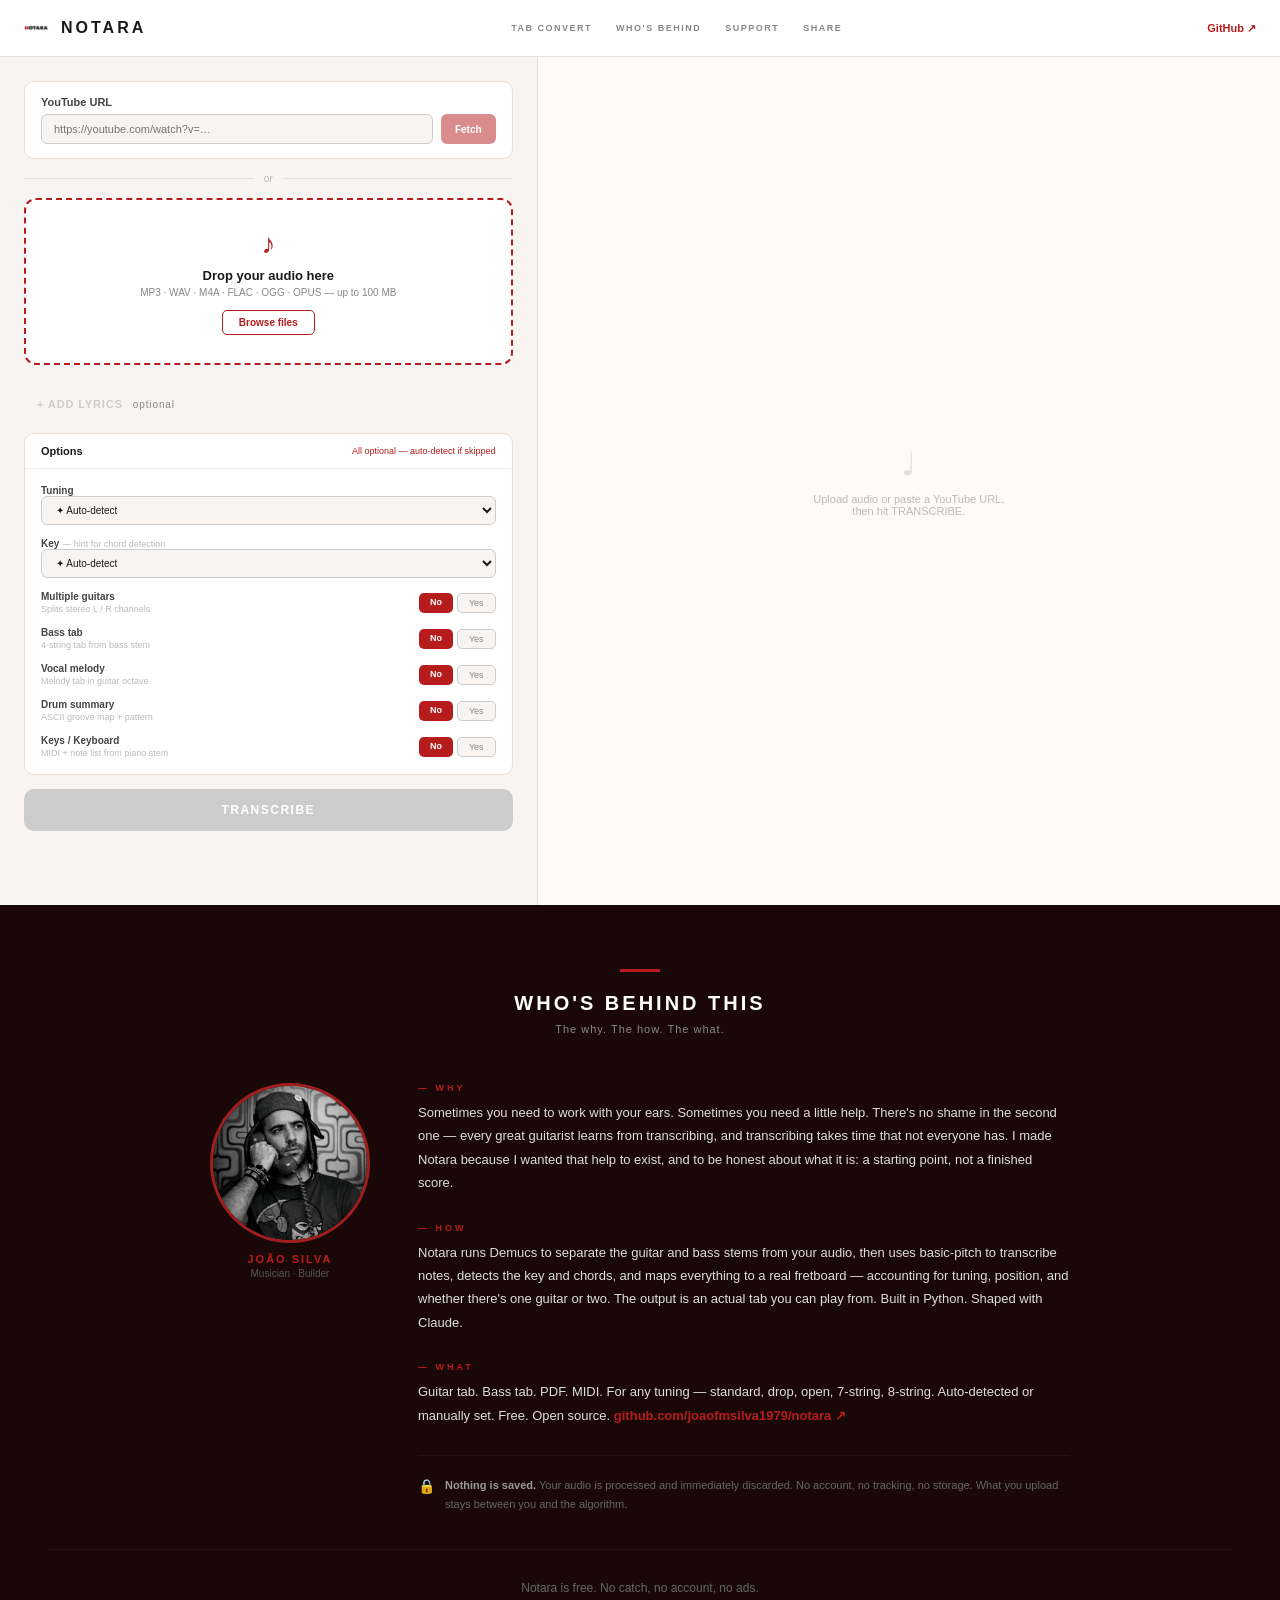
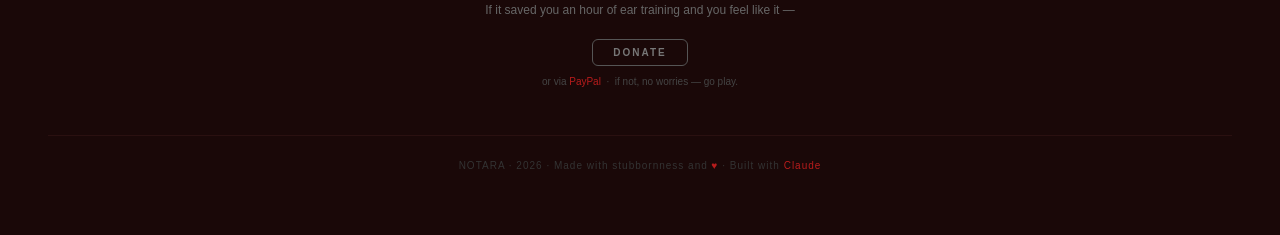
==== index.html @ b1be1047 "feat: add lyrics section UI and chord/lyric line styles" ====
<!DOCTYPE html>
<html lang="en">
<head>
  <meta charset="UTF-8">
  <meta name="viewport" content="width=device-width, initial-scale=1.0">
  <title>Notara — Audio to Guitar Tab</title>
  <meta name="description" content="Upload audio or paste a YouTube URL. Notara transcribes guitar tab, bass tab, and vocal melody automatically. Free. No account. Any tuning.">
  <meta name="keywords" content="guitar tab, guitartab, guitar tab generator, audio to guitar tab, ultimate guitar alternative, automatic guitar transcription, bass tab from audio, vocal melody tab, free tab maker">
  <link rel="canonical" href="https://notara.io">
  <meta property="og:title" content="Notara — Audio to Guitar Tab">
  <meta property="og:description" content="Turn any audio into guitar tab. Upload a file or paste a YouTube URL. Free, open source, no account needed.">
  <meta property="og:image" content="https://notara.io/og-image.svg">
  <meta property="og:url" content="https://notara.io">
  <meta property="og:type" content="website">
  <meta name="twitter:card" content="summary_large_image">
  <script type="application/ld+json">{"@context":"https://schema.org","@type":"SoftwareApplication","name":"Notara","applicationCategory":"MusicApplication","operatingSystem":"Web","url":"https://notara.io","description":"Automatic guitar tab and bass tab transcription from audio. Free and open source.","offers":{"@type":"Offer","price":"0"}}</script>
  <link rel="stylesheet" href="css/main.css">
  <link rel="manifest" href="manifest.json">
  <meta name="theme-color" content="#B71C1C">
</head>
<body>

<!-- NAV -->
<nav>
  <div class="logo">
    <img class="logo-img" src="notara-logo.png" alt="Notara logo">
    <span class="logo-text">NOTARA</span>
  </div>
  <nav-links class="nav-links">
    <a class="nav-link" href="#tool">TAB CONVERT</a>
    <a class="nav-link" href="#about">WHO'S BEHIND</a>
    <a class="nav-link" href="#donate">SUPPORT</a>
    <div class="nav-share-wrap">
      <button class="nav-link nav-share-btn" id="btn-share">SHARE</button>
      <div class="share-dropdown" id="share-dropdown" style="display:none">
        <a class="share-item" id="share-twitter" href="#" target="_blank" rel="noopener">𝕏 / Twitter</a>
        <a class="share-item" id="share-whatsapp" href="#" target="_blank" rel="noopener">WhatsApp</a>
        <a class="share-item" id="share-facebook" href="#" target="_blank" rel="noopener">Facebook</a>
        <button class="share-item" id="share-instagram">Instagram</button>
        <button class="share-item" id="share-copy">Copy link</button>
      </div>
    </div>
  </nav-links>
  <a class="nav-gh" href="https://github.com/joaofmsilva1979/notara" target="_blank">GitHub ↗</a>
</nav>

<!-- TOOL -->
<div class="tool-wrapper" id="tool">

  <!-- LEFT PANEL -->
  <div class="panel-left">

    <!-- YouTube -->
    <div class="yt-box">
      <div class="field-label">YouTube URL</div>
      <div class="yt-row">
        <input class="yt-input" id="yt-input" type="url" placeholder="https://youtube.com/watch?v=…">
        <button class="btn-fetch" id="btn-fetch" disabled>Fetch</button>
      </div>
    </div>

    <div class="or-divider"><span>or</span></div>

    <!-- Drop zone -->
    <div class="drop-zone" id="drop-zone">
      <div class="drop-icon">♪</div>
      <div class="drop-title">Drop your audio here</div>
      <div class="drop-sub">MP3 · WAV · M4A · FLAC · OGG · OPUS — up to 100 MB</div>
      <button class="btn-browse" id="btn-browse">Browse files</button>
      <input type="file" id="file-input" accept=".mp3,.wav,.m4a,.flac,.ogg,.opus" hidden>
    </div>

    <!-- Selected file indicator -->
    <div id="file-indicator" style="display:none;font-size:10px;color:var(--muted);text-align:center;"></div>

    <!-- Lyrics (optional) -->
    <div id="lyrics-section" class="lyrics-section">
      <button id="lyrics-toggle" class="lyrics-toggle" type="button">+ ADD LYRICS <span class="lyrics-toggle-hint">optional</span></button>
      <div id="lyrics-body" class="lyrics-body" style="display:none">
        <div id="lyrics-drop" class="lyrics-drop">
          <span>Drop .txt / .doc / .docx or <button id="lyrics-browse" class="btn-link" type="button">browse</button></span>
          <input type="file" id="lyrics-file-input" accept=".txt,.doc,.docx" style="display:none">
          <div id="lyrics-file-indicator" class="lyrics-file-indicator" style="display:none"></div>
        </div>
        <div class="lyrics-or">— or —</div>
        <textarea id="lyrics-textarea" class="lyrics-textarea" placeholder="Paste lyrics here..." rows="6"></textarea>
      </div>
    </div>

    <!-- Options -->
    <div class="options-box">
      <div class="options-head">
        <span class="options-head-title">Options</span>
        <span class="options-head-hint">All optional — auto-detect if skipped</span>
      </div>
      <div class="options-body">

        <!-- Tuning -->
        <div>
          <div class="opt-label">Tuning</div>
          <select class="opt-select" id="opt-tuning">
            <option value="auto">✦ Auto-detect</option>
            <optgroup label="── Standard ──">
              <option value="Standard EADGBE">Standard (E A D G B e)</option>
              <option value="Eb Standard">Std ½↓ — Eb (Eb Ab Db Gb Bb eb)</option>
              <option value="D Standard">Std 1↓ — D (D G C F A d)</option>
              <option value="C# Standard">Std 1½↓ — C# (C# F# B E G# c#)</option>
              <option value="C Standard">Std 2↓ — C (C F Bb Eb G c)</option>
            </optgroup>
            <optgroup label="── Drop ──">
              <option value="Drop D">Drop D (D A D G B e)</option>
              <option value="Drop C#">Drop C# (C# Ab Db Gb Bb eb)</option>
              <option value="Drop C">Drop C (C G C F A d)</option>
              <option value="Drop B">Drop B (B F# B E G# c#)</option>
              <option value="Drop A">Drop A (A E A D F# b)</option>
            </optgroup>
            <optgroup label="── Open ──">
              <option value="Open G">Open G (D G D G B d)</option>
              <option value="Open D">Open D (D A D F# A d)</option>
              <option value="Open E">Open E (E B E G# B e)</option>
              <option value="Open A">Open A (E A E A C# e)</option>
              <option value="Open C">Open C (C G C G C e)</option>
              <option value="DADGAD">DADGAD (D A D G A d)</option>
            </optgroup>
            <optgroup label="── 7-String ──">
              <option value="7-String Standard">7-String Standard (B E A D G B e)</option>
              <option value="7-String Drop A">7-String Drop A (A E A D G B e)</option>
            </optgroup>
            <optgroup label="── 8-String ──">
              <option value="8-String Standard">8-String Standard (F# B E A D G B e)</option>
              <option value="8-String Drop E">8-String Drop E (E B E A D G B e)</option>
            </optgroup>
            <optgroup label="── Baritone ──">
              <option value="Baritone B">Baritone B (B E A D F# b)</option>
              <option value="Baritone A">Baritone A (A D G C E a)</option>
            </optgroup>
            <optgroup label="── Bass ──">
              <option value="Bass Standard EADG">Bass Standard (E A D G)</option>
              <option value="Bass Drop D">Bass Drop D (D A D G)</option>
              <option value="Bass 5-String BEADG">Bass 5-String (B E A D G)</option>
            </optgroup>
          </select>
        </div>

        <!-- Key -->
        <div>
          <div class="opt-label">Key <span style="font-weight:400;color:var(--dim);font-size:9px;">— hint for chord detection</span></div>
          <select class="opt-select" id="opt-key">
            <option value="auto">✦ Auto-detect</option>
            <optgroup label="Major">
              <option value="C major">C major</option><option value="C# major">C# major</option>
              <option value="D major">D major</option><option value="D# major">D# major</option>
              <option value="E major">E major</option><option value="F major">F major</option>
              <option value="F# major">F# major</option><option value="G major">G major</option>
              <option value="G# major">G# major</option><option value="A major">A major</option>
              <option value="A# major">A# major</option><option value="B major">B major</option>
            </optgroup>
            <optgroup label="Minor">
              <option value="C minor">C minor</option><option value="C# minor">C# minor</option>
              <option value="D minor">D minor</option><option value="D# minor">D# minor</option>
              <option value="E minor">E minor</option><option value="F minor">F minor</option>
              <option value="F# minor">F# minor</option><option value="G minor">G minor</option>
              <option value="G# minor">G# minor</option><option value="A minor">A minor</option>
              <option value="A# minor">A# minor</option><option value="B minor">B minor</option>
            </optgroup>
          </select>
        </div>

        <!-- Multiple guitars -->
        <div class="opt-row">
          <div>
            <div class="opt-label">Multiple guitars</div>
            <div class="opt-sublabel">Splits stereo L / R channels</div>
          </div>
          <div class="toggle" id="toggle-multi">
            <div class="toggle-yes" data-val="0">No</div>
            <div class="toggle-no" data-val="1">Yes</div>
          </div>
        </div>

        <!-- Bass tab -->
        <div class="opt-row">
          <div>
            <div class="opt-label">Bass tab</div>
            <div class="opt-sublabel">4-string tab from bass stem</div>
          </div>
          <div class="toggle" id="toggle-bass">
            <div class="toggle-yes" data-val="0">No</div>
            <div class="toggle-no" data-val="1">Yes</div>
          </div>
        </div>

        <!-- Vocal melody -->
        <div class="opt-row">
          <div>
            <div class="opt-label">Vocal melody</div>
            <div class="opt-sublabel">Melody tab in guitar octave</div>
          </div>
          <div class="toggle" id="toggle-vocal">
            <div class="toggle-yes" data-val="0">No</div>
            <div class="toggle-no" data-val="1">Yes</div>
          </div>
        </div>

        <!-- Drum summary -->
        <div class="opt-row">
          <div>
            <div class="opt-label">Drum summary</div>
            <div class="opt-sublabel">ASCII groove map + pattern</div>
          </div>
          <div class="toggle" id="toggle-drums">
            <div class="toggle-yes" data-val="0">No</div>
            <div class="toggle-no" data-val="1">Yes</div>
          </div>
        </div>

        <!-- Keys / Keyboard -->
        <div class="opt-row">
          <div>
            <div class="opt-label">Keys / Keyboard</div>
            <div class="opt-sublabel">MIDI + note list from piano stem</div>
          </div>
          <div class="toggle" id="toggle-keys">
            <div class="toggle-yes" data-val="0">No</div>
            <div class="toggle-no" data-val="1">Yes</div>
          </div>
        </div>

      </div>
    </div>

    <!-- Transcribe button -->
    <button class="btn-transcribe" id="btn-transcribe" disabled>TRANSCRIBE</button>

    <!-- PWA install prompt (hidden by default, shown when browser fires beforeinstallprompt) -->
    <button class="btn-pwa-install" id="btn-pwa-install" style="display:none">+ Add to home screen</button>

  </div>

  <!-- RIGHT PANEL -->
  <div class="panel-right" id="panel-right">

    <!-- Empty state (default) -->
    <div class="right-empty" id="state-empty">
      <div class="right-empty-icon">♩</div>
      <div class="right-empty-text">Upload audio or paste a YouTube URL,<br>then hit TRANSCRIBE.</div>
    </div>

    <!-- Progress (shown during processing) -->
    <div class="progress-box" id="state-progress" style="display:none">
      <div class="progress-title">Processing <span style="color:var(--muted);font-weight:400;font-size:10px;">— ~2 min</span></div>
      <div class="progress-steps" id="progress-steps"></div>
    </div>

    <!-- Error state -->
    <div class="error-box" id="state-error" style="display:none"></div>

    <!-- Results (shown after done) -->
    <div id="state-results" style="display:none">

      <!-- Playback bar -->
      <div class="playback-box">
        <div class="playback-row">
          <button class="play-btn" id="play-btn">
            <div class="play-triangle" id="play-icon"></div>
          </button>
          <div class="scrubber" id="scrubber">
            <div class="scrubber-track"><div class="scrubber-fill" id="scrubber-fill"></div></div>
          </div>
          <div class="time" id="time-display">0:00 / 0:00</div>
        </div>
        <div class="chord-now">
          <span class="chord-label">Now:</span>
          <span class="chord-pill" id="chord-now">—</span>
          <span class="chord-next">→ next: <strong id="chord-next">—</strong></span>
        </div>
        <div id="chord-diagrams" class="chord-diagrams"></div>

        <!-- Practice controls -->
        <div class="practice-row">
          <div class="practice-group">
            <span class="practice-label">TRANSPOSE</span>
            <div class="practice-btns">
              <button class="prac-btn" id="tp-m2">−1</button>
              <button class="prac-btn" id="tp-m1">−½</button>
              <span class="prac-display" id="tp-display">0</span>
              <button class="prac-btn" id="tp-p1">+½</button>
              <button class="prac-btn" id="tp-p2">+1</button>
            </div>
          </div>
          <div class="practice-group">
            <span class="practice-label">SPEED</span>
            <div class="practice-btns">
              <button class="prac-btn speed-btn" data-speed="0.5">0.5×</button>
              <button class="prac-btn speed-btn" data-speed="0.75">0.75×</button>
              <button class="prac-btn speed-btn active" data-speed="1">1×</button>
              <button class="prac-btn speed-btn" data-speed="1.25">1.25×</button>
              <button class="prac-btn speed-btn" data-speed="1.5">1.5×</button>
            </div>
          </div>
        </div>
      </div>

      <!-- Tab panel -->
      <div class="tab-panel">
        <div class="tab-switcher" id="tab-switcher"></div>
        <div class="tab-content" id="tab-content"></div>
        <div class="tab-downloads" id="tab-downloads"></div>
      </div>

    </div>

  </div>
</div>

<!-- ABOUT -->
<section class="about" id="about">
  <div class="about-header">
    <div class="about-rule"></div>
    <div class="about-title">Who's Behind This</div>
    <div class="about-sub">The why. The how. The what.</div>
  </div>

  <div class="about-body">
    <div class="about-photo-col">
      <img class="about-photo" src="joao.png" alt="João Silva">
      <div class="about-name">JOÃO SILVA</div>
      <div class="about-role">Musician · Builder</div>
    </div>
    <div class="about-text">
      <div class="about-section-tag">— Why</div>
      <p class="about-para">Sometimes you need to work with your ears. Sometimes you need a little help. There's no shame in the second one — every great guitarist learns from transcribing, and transcribing takes time that not everyone has. I made Notara because I wanted that help to exist, and to be honest about what it is: a starting point, not a finished score.</p>

      <div class="about-section-tag">— How</div>
      <p class="about-para">Notara runs Demucs to separate the guitar and bass stems from your audio, then uses basic-pitch to transcribe notes, detects the key and chords, and maps everything to a real fretboard — accounting for tuning, position, and whether there's one guitar or two. The output is an actual tab you can play from. Built in Python. Shaped with Claude.</p>

      <div class="about-section-tag">— What</div>
      <p class="about-para">Guitar tab. Bass tab. PDF. MIDI. For any tuning — standard, drop, open, 7-string, 8-string. Auto-detected or manually set. Free. Open source. <a href="https://github.com/joaofmsilva1979/notara" style="color:var(--red);text-decoration:none;font-weight:600;">github.com/joaofmsilva1979/notara ↗</a></p>

      <div class="privacy-row">
        <div class="privacy-icon">🔒</div>
        <p class="privacy-text"><strong>Nothing is saved.</strong> Your audio is processed and immediately discarded. No account, no tracking, no storage. What you upload stays between you and the algorithm.</p>
      </div>
    </div>
  </div>

  <div class="tip-row" id="donate">
    <p class="tip-copy">Notara is free. No catch, no account, no ads.<br>If it saved you an hour of ear training and you feel like it —</p>
    <a class="btn-donate" href="https://ko-fi.com/notara" target="_blank">DONATE</a>
    <div class="tip-alt">or via <a href="https://paypal.me/joaosilva" target="_blank">PayPal</a> &nbsp;·&nbsp; if not, no worries — go play.</div>
  </div>

  <div class="about-footer">
    NOTARA · 2026 · Made with stubbornness and <span style="color:var(--red);">♥</span> · Built with <a href="https://claude.ai" target="_blank">Claude</a>
  </div>
</section>

<audio id="audio-player" style="display:none"></audio>

<script src="js/config.js"></script>
<script src="js/app.js"></script>
<script src="js/chords.js"></script>
<script src="js/playback.js"></script>
<script>
(function() {
  const shareUrl  = 'https://notara.io';
  const shareText = 'Turn any audio into guitar tab — free, open source, no account needed.';

  const btn      = document.getElementById('btn-share');
  const dropdown = document.getElementById('share-dropdown');
  const twLink   = document.getElementById('share-twitter');
  const waLink   = document.getElementById('share-whatsapp');
  const fbLink   = document.getElementById('share-facebook');
  const copyBtn  = document.getElementById('share-copy');
  const igBtn    = document.getElementById('share-instagram');

  if (!btn) return;

  twLink.href = `https://twitter.com/intent/tweet?text=${encodeURIComponent(shareText)}&url=${encodeURIComponent(shareUrl)}`;
  waLink.href = `https://wa.me/?text=${encodeURIComponent(shareText + ' ' + shareUrl)}`;
  fbLink.href = `https://www.facebook.com/sharer/sharer.php?u=${encodeURIComponent(shareUrl)}`;

  btn.addEventListener('click', (e) => {
    e.stopPropagation();
    const open = dropdown.style.display !== 'none';
    dropdown.style.display = open ? 'none' : 'block';
  });

  // Instagram: use native share sheet on mobile, copy link on desktop
  igBtn.addEventListener('click', () => {
    if (navigator.share) {
      navigator.share({ title: 'Notara', text: shareText, url: shareUrl });
    } else {
      navigator.clipboard.writeText(shareUrl).then(() => {
        igBtn.textContent = 'Link copied — paste on Instagram';
        setTimeout(() => { igBtn.textContent = 'Instagram'; }, 2500);
      });
    }
  });

  copyBtn.addEventListener('click', () => {
    navigator.clipboard.writeText(shareUrl).then(() => {
      copyBtn.textContent = 'Copied!';
      setTimeout(() => { copyBtn.textContent = 'Copy link'; }, 2000);
    });
  });

  document.addEventListener('click', () => {
    dropdown.style.display = 'none';
  });
})();
</script>
</body>
</html>
---- css/main.css ----
/* Warm Ruby design system */
*, *::before, *::after { box-sizing: border-box; margin: 0; padding: 0; }

:root {
  --red: #B71C1C;
  --red-light: rgba(183,28,28,0.10);
  --cream: #F8F4F1;
  --border: #E8E0D8;
  --text: #1a1a1a;
  --muted: #888;
  --dim: #bbb;
  --white: #fff;
  --tab-bg: #FDFAF8;
  --dark-bg: #1A0808;
}

body { font-family: 'Helvetica Neue', Helvetica, Arial, sans-serif; background: var(--cream); color: var(--text); }

/* NAV */
nav { background: var(--white); border-bottom: 1px solid var(--border); padding: 14px 24px; display: flex; justify-content: space-between; align-items: center; position: sticky; top: 0; z-index: 100; }
.logo { display: flex; align-items: center; gap: 9px; }
.logo-img { width: 28px; height: 28px; object-fit: contain; }
.logo-text { font-size: 16px; font-weight: 800; letter-spacing: 3px; }
.nav-sub { font-size: 11px; color: var(--muted); }
.nav-gh { font-size: 11px; color: var(--red); text-decoration: none; font-weight: 600; }
@media(max-width:500px){ .nav-sub { display:none; } }

/* NAV LINKS */
.nav-links { display: flex; align-items: center; gap: 0; }
.nav-link {
  font-size: 9px;
  font-weight: 700;
  letter-spacing: 1.5px;
  color: var(--muted);
  text-decoration: none;
  padding: 6px 12px;
  border-radius: 5px;
  cursor: pointer;
  background: none;
  border: none;
  font-family: inherit;
  transition: color 0.15s;
  white-space: nowrap;
}
.nav-link:hover { color: var(--red); }
.nav-share-wrap { position: relative; }
.share-dropdown {
  position: absolute;
  top: calc(100% + 6px);
  left: 50%;
  transform: translateX(-50%);
  background: var(--white);
  border: 1px solid var(--border);
  border-radius: 8px;
  box-shadow: 0 4px 16px rgba(0,0,0,0.12);
  overflow: hidden;
  min-width: 140px;
  z-index: 200;
}
.share-item {
  display: block;
  width: 100%;
  padding: 9px 16px;
  font-size: 10px;
  font-weight: 600;
  color: var(--text);
  text-decoration: none;
  background: none;
  border: none;
  border-bottom: 1px solid var(--border);
  text-align: left;
  cursor: pointer;
  font-family: inherit;
  transition: background 0.1s;
}
.share-item:last-child { border-bottom: none; }
.share-item:hover { background: var(--cream); color: var(--red); }
@media(max-width: 600px) { .nav-links { display: none; } }

/* TOOL */
.tool-wrapper { display: flex; height: calc(100vh - 52px); min-height: calc(100vh - 52px); }

/* LEFT PANEL */
.panel-left { width: 42%; min-width: 300px; padding: 24px; border-right: 1px solid var(--border); display: flex; flex-direction: column; gap: 14px; background: var(--cream); overflow-y: auto; }

/* RIGHT PANEL */
.panel-right { flex: 1; padding: 24px; display: flex; flex-direction: column; gap: 14px; background: var(--tab-bg); overflow: hidden; }

/* RESPONSIVE */
@media(max-width: 768px) {
  .tool-wrapper { flex-direction: column; min-height: auto; }
  .panel-left { width: 100%; border-right: none; border-bottom: 1px solid var(--border); }
  .panel-right { width: 100%; height: auto; overflow-y: auto; }
  .panel-right.hidden { display: none; }
  #state-results { flex: none; overflow: visible; }
  .tab-panel { flex: none; min-height: 200px; }
  .tab-content { flex: none; overflow-y: visible; }
}

/* YOUTUBE INPUT */
.yt-box { background: var(--white); border-radius: 10px; border: 1px solid var(--border); padding: 14px 16px; }
.field-label { font-size: 11px; font-weight: 700; color: #444; margin-bottom: 6px; }
.yt-row { display: flex; gap: 8px; }
.yt-input { flex: 1; background: var(--cream); border: 1px solid #ccc; border-radius: 6px; padding: 8px 12px; font-size: 11px; color: var(--muted); outline: none; }
.yt-input:focus { border-color: var(--red); color: var(--text); }
.btn-fetch { background: var(--red); color: var(--white); border: none; border-radius: 6px; padding: 8px 14px; font-size: 10px; font-weight: 700; cursor: pointer; white-space: nowrap; }
.btn-fetch:disabled { opacity: 0.5; cursor: not-allowed; }

/* OR DIVIDER */
.or-divider { display: flex; align-items: center; gap: 10px; }
.or-divider::before, .or-divider::after { content:''; flex:1; height:1px; background: var(--border); }
.or-divider span { font-size: 10px; color: var(--dim); }

/* DROP ZONE */
.drop-zone { border: 2px dashed var(--red); border-radius: 12px; padding: 28px 20px; text-align: center; background: var(--white); cursor: pointer; transition: background 0.15s; }
.drop-zone:hover, .drop-zone.drag-over { background: var(--red-light); }
.drop-icon { font-size: 28px; color: var(--red); margin-bottom: 8px; }
.drop-title { font-size: 13px; font-weight: 600; margin-bottom: 4px; }
.drop-sub { font-size: 10px; color: var(--muted); margin-bottom: 12px; }
.btn-browse { border: 1px solid var(--red); color: var(--red); border-radius: 5px; padding: 6px 16px; font-size: 10px; font-weight: 600; background: transparent; cursor: pointer; }

/* OPTIONS */
.options-box { background: var(--white); border-radius: 10px; border: 1px solid var(--border); overflow: hidden; }
.options-head { padding: 11px 16px; border-bottom: 1px solid #f0ebe4; display: flex; justify-content: space-between; align-items: center; }
.options-head-title { font-size: 11px; font-weight: 700; }
.options-head-hint { font-size: 9px; color: var(--red); }
.options-body { padding: 16px; display: flex; flex-direction: column; gap: 13px; }
.opt-select { width: 100%; background: var(--cream); border: 1px solid #ccc; border-radius: 6px; padding: 7px 10px; font-size: 10px; color: var(--text); }
.opt-label { font-size: 10px; font-weight: 600; color: #444; }
.opt-sublabel { font-size: 9px; color: var(--dim); margin-top: 2px; }
.opt-row { display: flex; justify-content: space-between; align-items: center; gap: 12px; }
.toggle { display: flex; gap: 4px; flex-shrink: 0; }
.toggle-no { background: var(--cream); border: 1px solid #ccc; border-radius: 5px; padding: 4px 11px; font-size: 9px; color: var(--muted); cursor: pointer; user-select: none; }
.toggle-yes { background: var(--red); border-radius: 5px; padding: 4px 11px; font-size: 9px; color: var(--white); font-weight: 600; cursor: pointer; user-select: none; }

/* TRANSCRIBE BUTTON */
.btn-transcribe { background: var(--red); color: var(--white); border: none; border-radius: 10px; padding: 14px; font-size: 12px; font-weight: 700; letter-spacing: 1.5px; cursor: pointer; box-shadow: 0 3px 12px rgba(183,28,28,0.28); width: 100%; transition: background 0.15s; }
.btn-transcribe:hover { background: #8B0000; }
.btn-transcribe:disabled { background: #ccc; box-shadow: none; cursor: not-allowed; }

/* PROGRESS */
.progress-box { background: var(--white); border-radius: 10px; border: 1px solid var(--border); padding: 14px 16px; }
.progress-title { font-size: 11px; font-weight: 700; margin-bottom: 10px; }
.progress-steps { display: flex; flex-direction: column; gap: 8px; }
.progress-step { display: flex; align-items: center; gap: 10px; }
.step-dot { width: 16px; height: 16px; min-width: 16px; border-radius: 50%; border: 1px solid #ccc; background: #eee; }
.step-dot.done { background: var(--red); border-color: var(--red); display: flex; align-items: center; justify-content: center; color: var(--white); font-size: 8px; font-weight: 700; }
.step-dot.done::after { content: '✓'; }
.step-dot.active { background: transparent; border-color: var(--red); border-width: 2px; animation: pulse 1s ease-in-out infinite; }
.step-label { font-size: 10px; color: #444; }
.step-label.pending { color: var(--dim); }
@keyframes pulse { 0%,100% { opacity:1; } 50% { opacity:0.4; } }

/* PLAYBACK */
.playback-box { background: var(--white); border-radius: 10px; border: 1px solid var(--border); padding: 14px 16px; }
.playback-row { display: flex; align-items: center; gap: 12px; margin-bottom: 10px; }
.play-btn { width: 32px; height: 32px; min-width: 32px; background: var(--red); border-radius: 50%; display: flex; align-items: center; justify-content: center; cursor: pointer; border: none; }
.play-triangle { width:0; height:0; border-style:solid; border-width:6px 0 6px 11px; border-color:transparent transparent transparent var(--white); margin-left:2px; }
.pause-bars { display:flex; gap:3px; align-items:center; }
.pause-bar { width:3px; height:12px; background:var(--white); border-radius:1px; }
.scrubber { flex:1; cursor:pointer; }
.scrubber-track { height:4px; background: var(--border); border-radius:2px; }
.scrubber-fill { width:0%; height:100%; background: var(--red); border-radius:2px; transition: width 0.1s linear; }
.time { font-size:9px; color: var(--muted); white-space:nowrap; }
.chord-now { display:flex; align-items:center; gap:8px; }
.chord-label { font-size:9px; color: var(--muted); }
.chord-pill { background: var(--red); color: var(--white); border-radius:5px; padding:3px 12px; font-size:12px; font-weight:700; min-width:40px; text-align:center; }
.chord-next { font-size:9px; color: var(--muted); }
.chord-next strong { color:#555; }

/* RESULTS CONTAINER */
#state-results { display: flex; flex-direction: column; flex: 1; gap: 14px; min-height: 0; overflow: hidden; }

/* TAB PANEL */
.tab-panel { background: var(--white); border-radius: 10px; border: 1px solid var(--border); overflow: hidden; display: flex; flex-direction: column; flex: 1; min-height: 0; }
.tab-switcher { display: flex; border-bottom: 1px solid var(--border); overflow-x: auto; }
.tab-btn { padding: 9px 16px; font-size: 10px; font-weight: 600; color: var(--muted); cursor: pointer; border-right: 1px solid var(--border); white-space: nowrap; user-select: none; }
.tab-btn.active { background: var(--red); color: var(--white); font-weight: 700; }
.tab-content { padding: 14px 16px; font-family: 'Courier New', Courier, monospace; font-size: 8px; line-height: 1.7; color: #333; background: var(--tab-bg); overflow-x: auto; overflow-y: auto; flex: 1; min-height: 0; }
.tab-comment { color: var(--red); font-size: 10px; display: block; }
.tab-bar { display: block; white-space: pre; }
.tab-bar.dim { opacity: 0.4; }
.tab-bar.active { background: var(--red-light); border-left: 3px solid var(--red); padding-left: 4px; }
.tab-downloads { padding: 10px 16px; border-top: 1px solid var(--border); display: flex; gap: 8px; flex-wrap: wrap; }
.dl-pdf { background: var(--red); color: var(--white); border: none; border-radius: 5px; padding: 6px 14px; font-size: 9px; font-weight: 700; cursor: pointer; }
.dl-txt { background: transparent; border: 1px solid var(--red); color: var(--red); border-radius: 5px; padding: 6px 14px; font-size: 9px; font-weight: 700; cursor: pointer; }
.dl-midi { background: transparent; border: 1px solid #ccc; color: var(--muted); border-radius: 5px; padding: 6px 14px; font-size: 9px; font-weight: 600; cursor: pointer; }

/* EMPTY / ERROR STATES */
.right-empty { display: flex; flex-direction: column; align-items: center; justify-content: center; flex: 1; gap: 10px; padding: 40px; text-align: center; }
.right-empty-icon { font-size: 32px; color: var(--border); }
.right-empty-text { font-size: 11px; color: var(--dim); }
.error-box { background: #fff5f5; border: 1px solid #f5c6c6; border-radius: 10px; padding: 16px; color: #8B0000; font-size: 11px; }

/* ABOUT */
.about { background: var(--dark-bg); padding: 64px 48px; }
@media(max-width:600px){ .about { padding: 40px 24px; } }
.about-header { text-align: center; margin-bottom: 48px; }
.about-rule { display: inline-block; width: 40px; height: 3px; background: var(--red); margin-bottom: 16px; }
.about-title { color: var(--white); font-size: 20px; font-weight: 800; letter-spacing: 3px; text-transform: uppercase; margin-bottom: 8px; }
.about-sub { color: var(--muted); font-size: 11px; letter-spacing: 1px; }
.about-body { display: flex; gap: 48px; align-items: flex-start; max-width: 860px; margin: 0 auto; }
@media(max-width:700px){ .about-body { flex-direction: column; align-items: center; gap: 32px; } }
.about-photo-col { flex-shrink: 0; text-align: center; }
.about-photo { width: 160px; height: 160px; object-fit: cover; border-radius: 50%; border: 3px solid var(--red); filter: grayscale(20%) contrast(1.05); display: block; margin: 0 auto 10px; }
.about-name { color: var(--red); font-size: 11px; font-weight: 700; letter-spacing: 2px; }
.about-role { color: #555; font-size: 10px; margin-top: 3px; }
.about-text { flex: 1; }
.about-section-tag { color: var(--red); font-size: 9px; font-weight: 700; letter-spacing: 3px; text-transform: uppercase; margin-bottom: 8px; }
.about-para { color: #ddd; font-size: 13px; line-height: 1.8; margin-bottom: 28px; }
.privacy-row { border-top: 1px solid #2a1010; padding-top: 20px; display: flex; gap: 10px; align-items: flex-start; }
.privacy-icon { color: var(--red); font-size: 14px; margin-top: 2px; }
.privacy-text { color: #666; font-size: 11px; line-height: 1.7; }
.privacy-text strong { color: #999; }
.tip-row { text-align: center; margin-top: 36px; padding-top: 28px; border-top: 1px solid #2a1010; }
.tip-copy { color: #666; font-size: 12px; line-height: 1.8; max-width: 480px; margin: 0 auto 18px; }
.btn-donate { display: inline-block; border: 1px solid #555; color: #777; border-radius: 6px; padding: 7px 20px; font-size: 10px; font-weight: 600; text-decoration: none; letter-spacing: 2px; }
.btn-donate:hover { border-color: #888; color: #999; }
.tip-alt { margin-top: 10px; color: #444; font-size: 10px; }
.tip-alt a { color: var(--red); text-decoration: none; }
.about-footer { text-align: center; margin-top: 48px; padding-top: 24px; border-top: 1px solid #2a1010; color: #333; font-size: 10px; letter-spacing: 1px; }
.about-footer a { color: var(--red); text-decoration: none; }

/* PWA INSTALL BUTTON */
.btn-pwa-install { width: 100%; background: transparent; border: 1px dashed #ccc; color: var(--muted); border-radius: 6px; padding: 7px 14px; font-size: 10px; font-weight: 600; letter-spacing: 1px; cursor: pointer; margin-top: 6px; }
.btn-pwa-install:hover { border-color: var(--red); color: var(--red); }

/* Keys tab special display */
.keys-summary {
  display: flex;
  flex-direction: column;
  align-items: center;
  justify-content: center;
  padding: 48px 24px;
  text-align: center;
  gap: 12px;
}
.keys-icon {
  font-size: 48px;
  opacity: 0.3;
}
.keys-message {
  font-size: 15px;
  font-weight: 600;
  color: var(--ink);
}
.keys-sub {
  font-size: 12px;
  color: var(--muted);
}

/* Chord diagrams */
.chord-diagrams {
  display: flex;
  gap: 16px;
  margin-top: 8px;
  padding: 4px 0;
  min-height: 0;
}
.chord-diagram-wrap {
  display: flex;
  flex-direction: column;
  align-items: center;
  gap: 2px;
}
.chord-diagram-label {
  font-size: 9px;
  color: var(--muted);
  letter-spacing: 0.5px;
}

/* Practice controls */
.practice-row {
  display: flex;
  gap: 24px;
  margin-top: 10px;
  padding-top: 10px;
  border-top: 1px solid var(--border);
  flex-wrap: wrap;
}
.practice-group {
  display: flex;
  align-items: center;
  gap: 8px;
}
.practice-label {
  font-size: 8px;
  font-weight: 700;
  letter-spacing: 1.5px;
  color: var(--muted);
  white-space: nowrap;
}
.practice-btns {
  display: flex;
  align-items: center;
  gap: 3px;
}
.prac-btn {
  background: var(--cream);
  border: 1px solid var(--border);
  border-radius: 4px;
  padding: 3px 8px;
  font-size: 9px;
  font-weight: 600;
  color: var(--text);
  cursor: pointer;
  font-family: inherit;
  transition: background 0.1s, border-color 0.1s;
  white-space: nowrap;
}
.prac-btn:hover { border-color: var(--red); color: var(--red); }
.prac-btn.active { background: var(--red); border-color: var(--red); color: var(--white); }
.prac-display {
  font-size: 10px;
  font-weight: 700;
  color: var(--red);
  min-width: 28px;
  text-align: center;
}

/* ── Lyrics section ─────────────────────────────────────────── */
.lyrics-section {
  margin-top: 10px;
}

.lyrics-toggle {
  width: 100%;
  background: none;
  border: 1px solid rgba(255,255,255,0.15);
  border-radius: 6px;
  color: #ccc;
  font-size: 11px;
  font-weight: 600;
  letter-spacing: .08em;
  padding: 8px 12px;
  text-align: left;
  cursor: pointer;
  transition: border-color .2s, color .2s;
}

.lyrics-toggle:hover {
  border-color: #B71C1C;
  color: #fff;
}

.lyrics-toggle-hint {
  font-weight: 400;
  color: #888;
  margin-left: 6px;
  font-size: 10px;
}

.lyrics-body {
  margin-top: 8px;
  padding: 10px;
  border-left: 2px solid #B71C1C;
  display: flex;
  flex-direction: column;
  gap: 8px;
}

.lyrics-drop {
  border: 1px dashed rgba(255,255,255,0.2);
  border-radius: 6px;
  padding: 10px 12px;
  font-size: 11px;
  color: #aaa;
  text-align: center;
}

.lyrics-drop .btn-link {
  background: none;
  border: none;
  color: #B71C1C;
  cursor: pointer;
  font-size: 11px;
  padding: 0;
  text-decoration: underline;
}

.lyrics-file-indicator {
  margin-top: 4px;
  font-size: 10px;
  color: #aaa;
}

.lyrics-or {
  text-align: center;
  font-size: 10px;
  color: #666;
}

.lyrics-textarea {
  width: 100%;
  box-sizing: border-box;
  background: #1a1a1a;
  border: 1px solid rgba(255,255,255,0.12);
  border-radius: 6px;
  color: #ddd;
  font-family: "Courier New", monospace;
  font-size: 11px;
  line-height: 1.5;
  padding: 8px;
  resize: vertical;
}

.lyrics-textarea:focus {
  outline: none;
  border-color: #B71C1C;
}

/* ── Lyrics tab content ─────────────────────────────────────── */
.tab-chord-line {
  display: block;
  color: #B71C1C;
  font-weight: 600;
  white-space: pre;
}

.tab-lyric-line {
  display: block;
  color: #e8e8e8;
  white-space: pre;
}
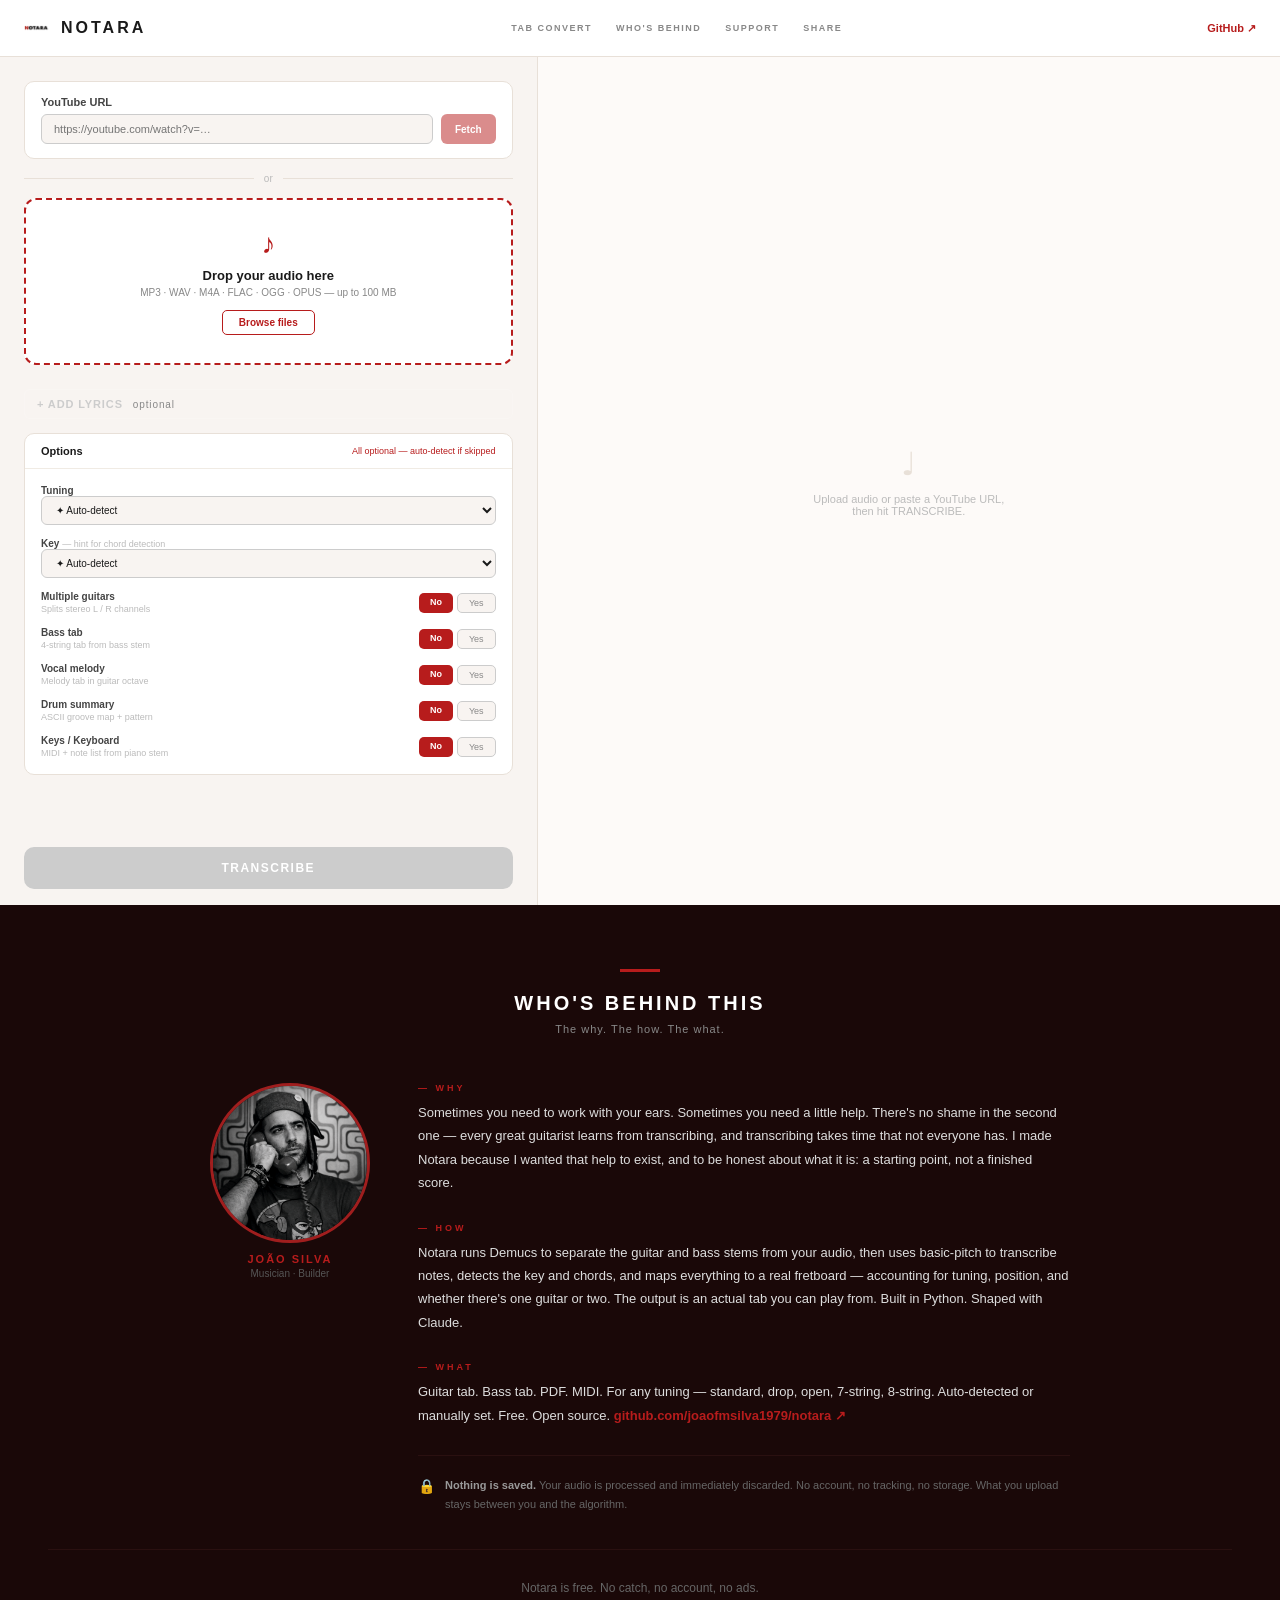
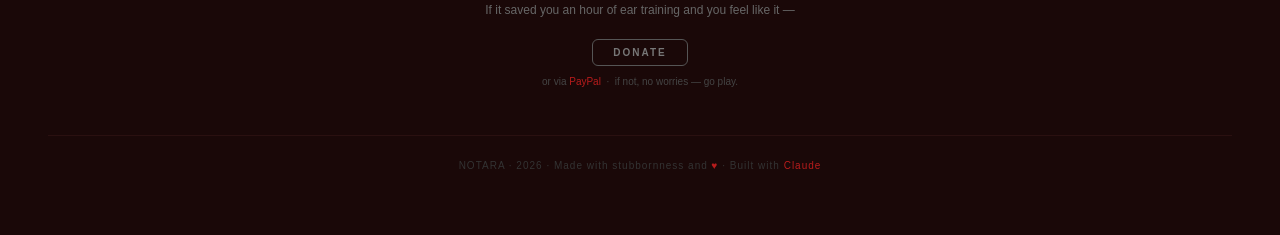
==== commit 465e30b0: "fix: panel-scroll wrapper keeps options scrollable, TRANSCRIBE anchored at bottom" ====
--- a/index.html
+++ b/index.html
@@ -49,6 +49,7 @@
 
   <!-- LEFT PANEL -->
   <div class="panel-left">
+  <div class="panel-scroll">
 
     <!-- YouTube -->
     <div class="yt-box">
@@ -83,7 +84,7 @@
           <div id="lyrics-file-indicator" class="lyrics-file-indicator" style="display:none"></div>
         </div>
         <div class="lyrics-or">— or —</div>
-        <textarea id="lyrics-textarea" class="lyrics-textarea" placeholder="Paste lyrics here..." rows="6"></textarea>
+        <textarea id="lyrics-textarea" class="lyrics-textarea" placeholder="Paste lyrics here..." rows="4"></textarea>
       </div>
     </div>
 
@@ -229,11 +230,11 @@
       </div>
     </div>
 
-    <!-- Transcribe button -->
+  </div><!-- /panel-scroll -->
+  <div class="panel-foot">
     <button class="btn-transcribe" id="btn-transcribe" disabled>TRANSCRIBE</button>
-
-    <!-- PWA install prompt (hidden by default, shown when browser fires beforeinstallprompt) -->
     <button class="btn-pwa-install" id="btn-pwa-install" style="display:none">+ Add to home screen</button>
+  </div>
 
   </div>
 
--- a/css/main.css
+++ b/css/main.css
@@ -81,7 +81,9 @@
 .tool-wrapper { display: flex; height: calc(100vh - 52px); min-height: calc(100vh - 52px); }
 
 /* LEFT PANEL */
-.panel-left { width: 42%; min-width: 300px; padding: 24px; border-right: 1px solid var(--border); display: flex; flex-direction: column; gap: 14px; background: var(--cream); overflow-y: auto; }
+.panel-left { width: 42%; min-width: 300px; border-right: 1px solid var(--border); display: flex; flex-direction: column; background: var(--cream); overflow: hidden; }
+.panel-scroll { flex: 1; overflow-y: auto; padding: 24px 24px 0; display: flex; flex-direction: column; gap: 14px; }
+.panel-foot { padding: 14px 24px 16px; flex-shrink: 0; display: flex; flex-direction: column; gap: 8px; }
 
 /* RIGHT PANEL */
 .panel-right { flex: 1; padding: 24px; display: flex; flex-direction: column; gap: 14px; background: var(--tab-bg); overflow: hidden; }
@@ -402,6 +404,7 @@
   line-height: 1.5;
   padding: 8px;
   resize: vertical;
+  max-height: 120px;
 }
 
 .lyrics-textarea:focus {
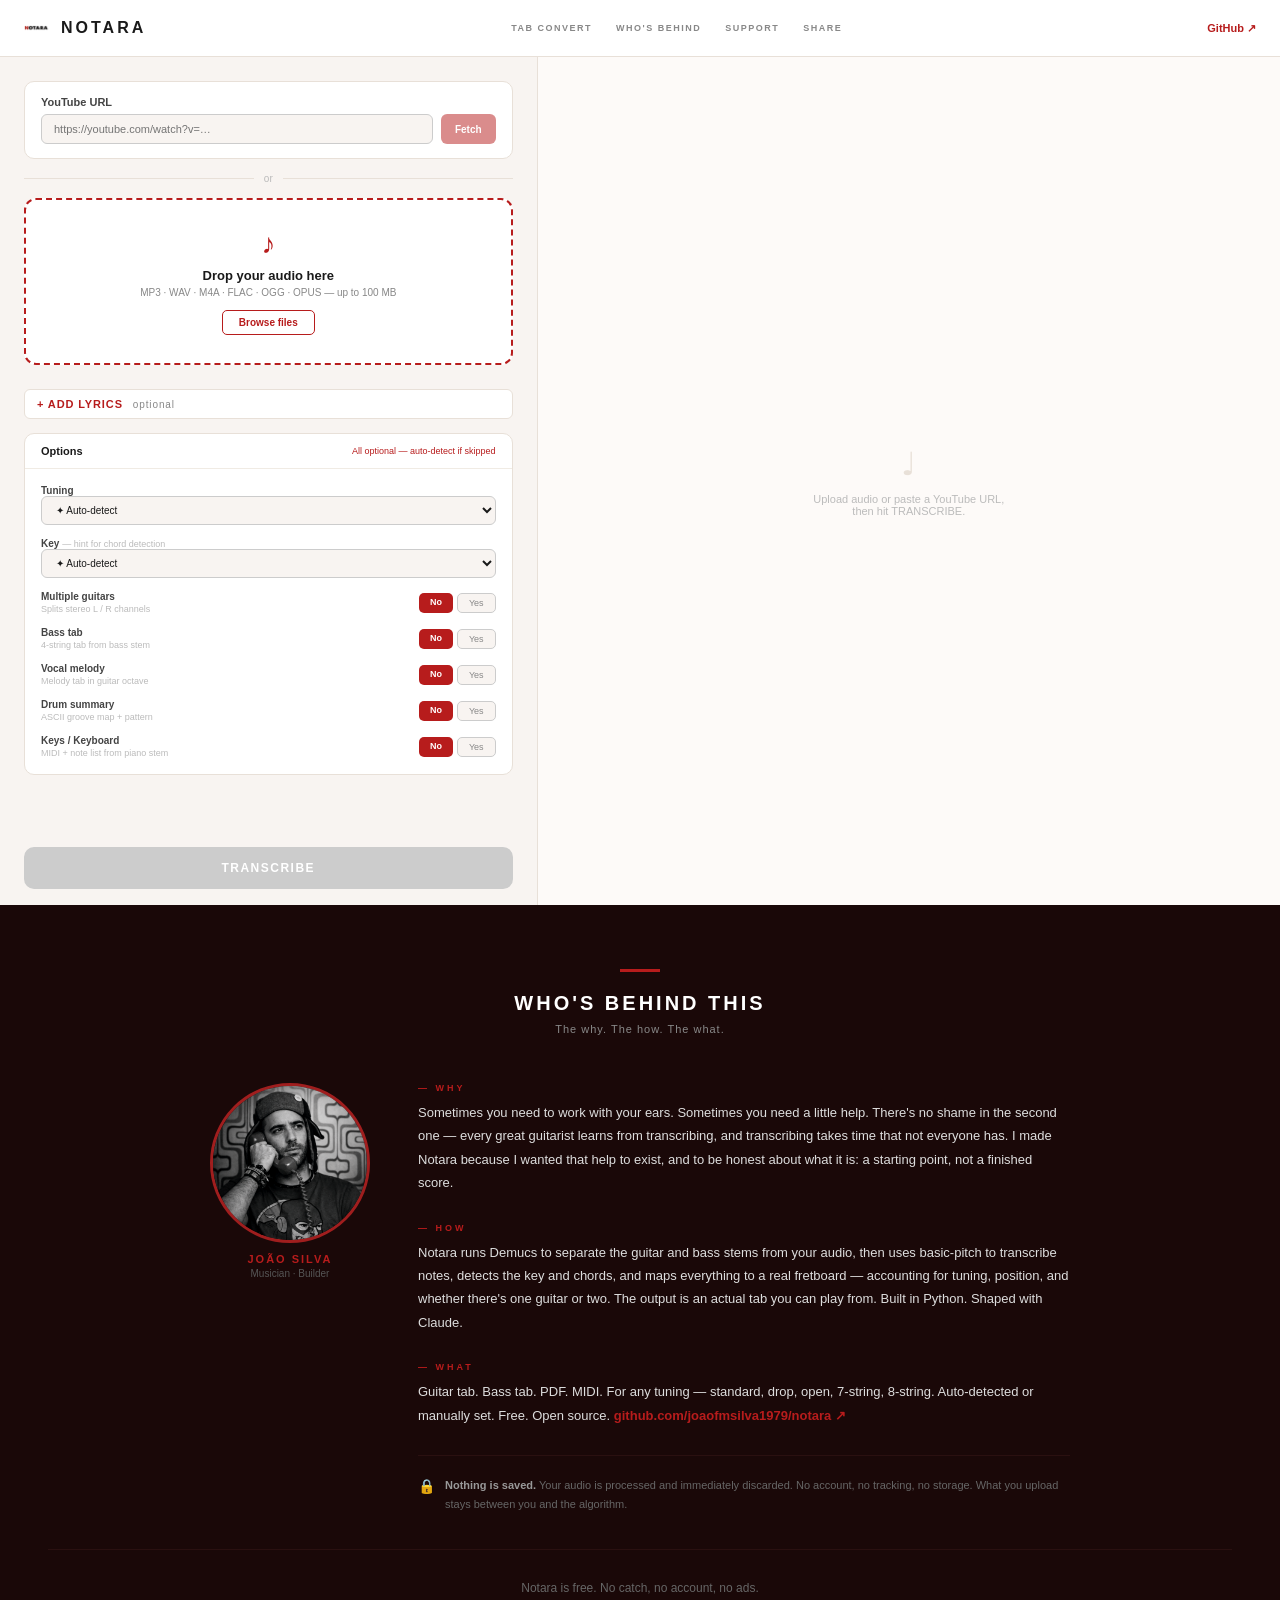
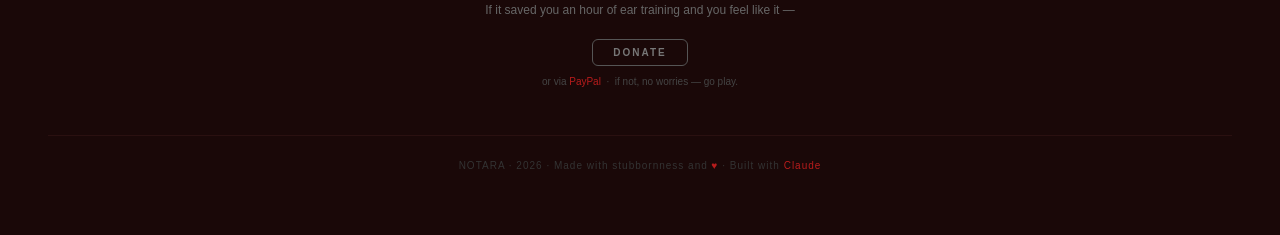
==== commit dbb83fe4: "fix: update Ko-fi link to ko-fi.com/notaratabs Co-Authored-By: Claude Sonnet 4.6 <noreply@anthropic." ====
--- a/index.html
+++ b/index.html
@@ -347,7 +347,7 @@
 
   <div class="tip-row" id="donate">
     <p class="tip-copy">Notara is free. No catch, no account, no ads.<br>If it saved you an hour of ear training and you feel like it —</p>
-    <a class="btn-donate" href="https://ko-fi.com/notara" target="_blank">DONATE</a>
+    <a class="btn-donate" href="https://ko-fi.com/notaratabs" target="_blank">DONATE</a>
     <div class="tip-alt">or via <a href="https://paypal.me/joaosilva" target="_blank">PayPal</a> &nbsp;·&nbsp; if not, no worries — go play.</div>
   </div>
 
--- a/css/main.css
+++ b/css/main.css
@@ -82,7 +82,12 @@
 
 /* LEFT PANEL */
 .panel-left { width: 42%; min-width: 300px; border-right: 1px solid var(--border); display: flex; flex-direction: column; background: var(--cream); overflow: hidden; }
-.panel-scroll { flex: 1; overflow-y: auto; padding: 24px 24px 0; display: flex; flex-direction: column; gap: 14px; }
+.panel-scroll { flex: 1; overflow-y: scroll; padding: 24px 24px 20px; display: flex; flex-direction: column; gap: 14px; }
+.panel-scroll > * { flex-shrink: 0; }
+.panel-scroll::-webkit-scrollbar { width: 8px; }
+.panel-scroll::-webkit-scrollbar-track { background: var(--border); border-radius: 4px; }
+.panel-scroll::-webkit-scrollbar-thumb { background: #c9bfb7; border-radius: 4px; }
+.panel-scroll::-webkit-scrollbar-thumb:hover { background: var(--muted); }
 .panel-foot { padding: 14px 24px 16px; flex-shrink: 0; display: flex; flex-direction: column; gap: 8px; }
 
 /* RIGHT PANEL */
@@ -327,27 +332,27 @@
 
 .lyrics-toggle {
   width: 100%;
-  background: none;
-  border: 1px solid rgba(255,255,255,0.15);
+  background: var(--white);
+  border: 1px solid var(--border);
   border-radius: 6px;
-  color: #ccc;
+  color: var(--red);
   font-size: 11px;
-  font-weight: 600;
+  font-weight: 700;
   letter-spacing: .08em;
   padding: 8px 12px;
   text-align: left;
   cursor: pointer;
-  transition: border-color .2s, color .2s;
+  transition: border-color .2s, background .2s;
 }
 
 .lyrics-toggle:hover {
-  border-color: #B71C1C;
-  color: #fff;
+  border-color: var(--red);
+  background: var(--red-light);
 }
 
 .lyrics-toggle-hint {
   font-weight: 400;
-  color: #888;
+  color: var(--muted);
   margin-left: 6px;
   font-size: 10px;
 }
@@ -422,6 +427,6 @@
 
 .tab-lyric-line {
   display: block;
-  color: #e8e8e8;
+  color: #222;
   white-space: pre;
 }
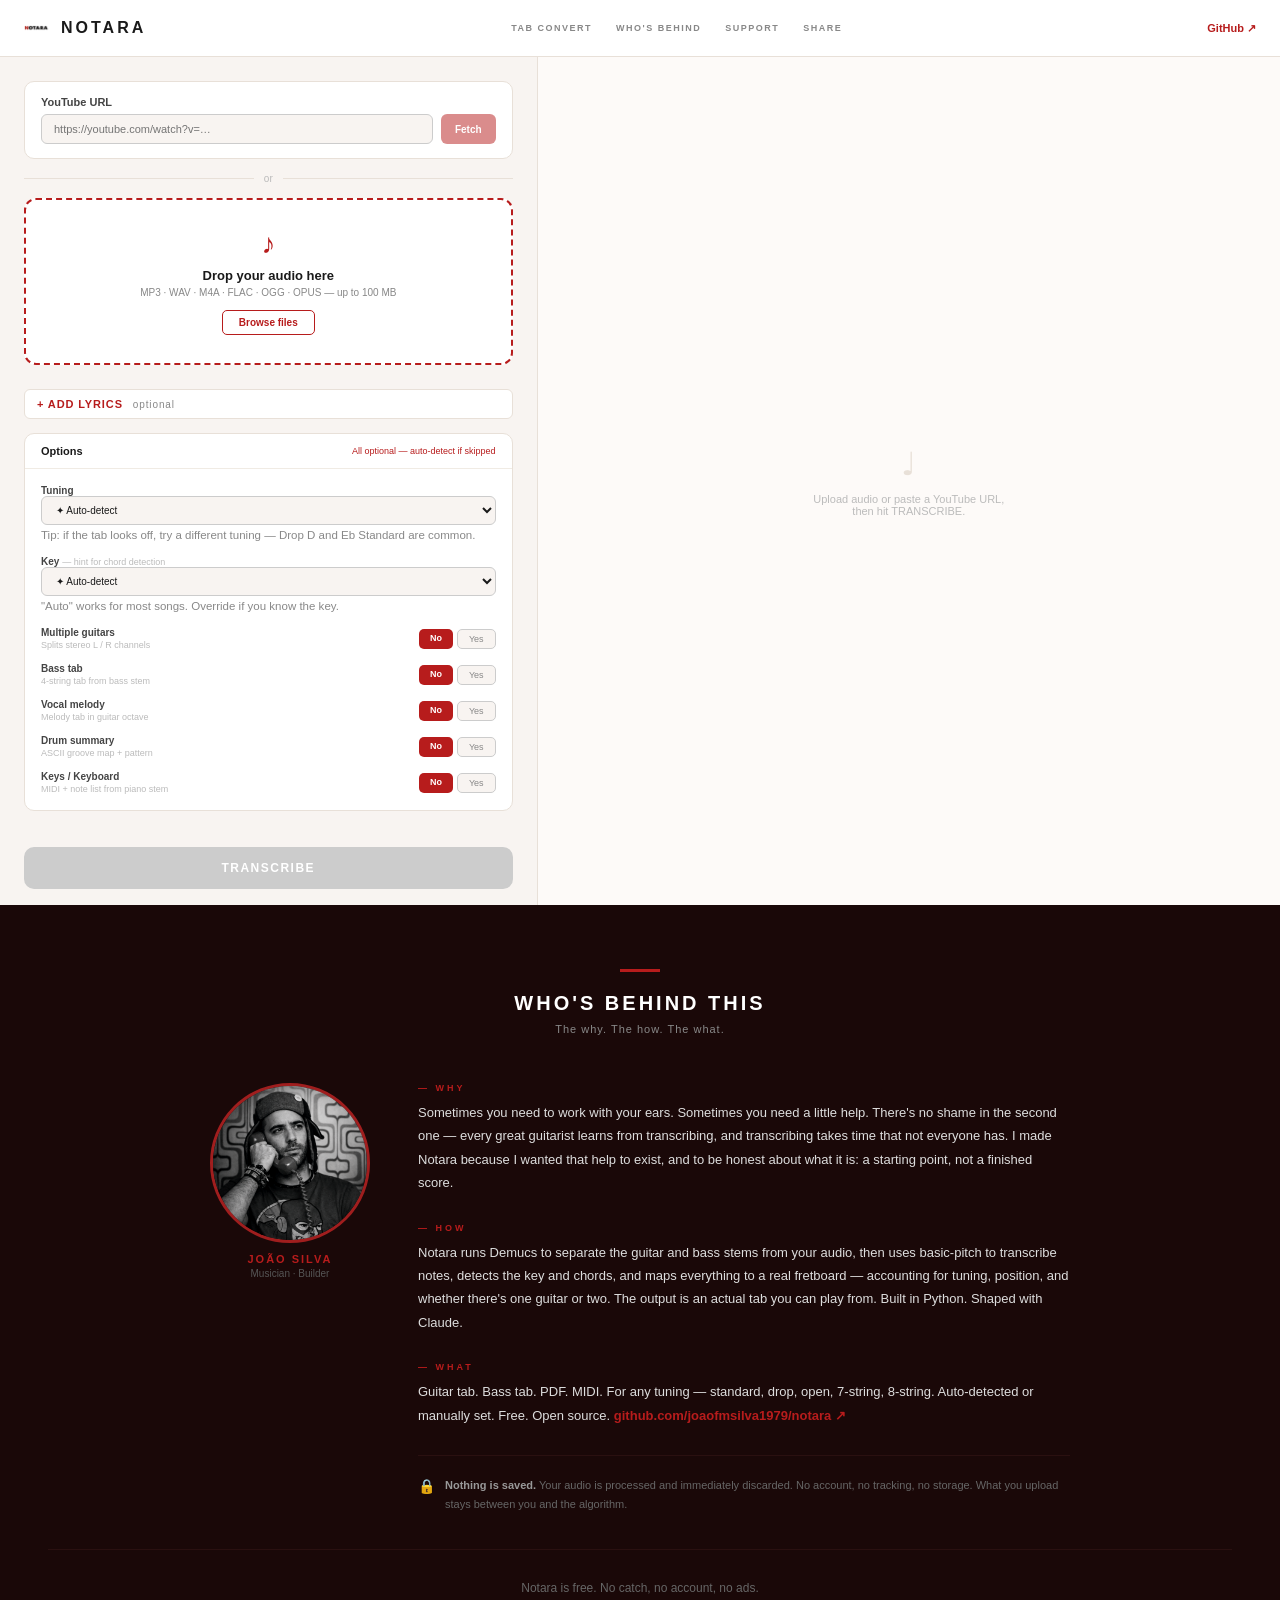
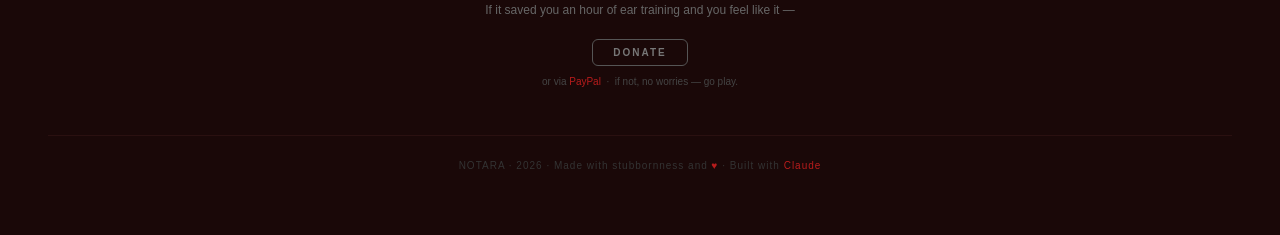
==== commit 2cc45e12: "ux: onboarding hints for tuning and key selects" ====
--- a/index.html
+++ b/index.html
@@ -22,10 +22,10 @@
 
 <!-- NAV -->
 <nav>
-  <div class="logo">
+  <a class="logo" href="#" style="text-decoration:none;">
     <img class="logo-img" src="notara-logo.png" alt="Notara logo">
     <span class="logo-text">NOTARA</span>
-  </div>
+  </a>
   <nav-links class="nav-links">
     <a class="nav-link" href="#tool">TAB CONVERT</a>
     <a class="nav-link" href="#about">WHO'S BEHIND</a>
@@ -141,6 +141,9 @@
               <option value="Bass 5-String BEADG">Bass 5-String (B E A D G)</option>
             </optgroup>
           </select>
+          <p class="option-hint" id="tuning-hint">
+            Tip: if the tab looks off, try a different tuning — Drop D and Eb Standard are common.
+          </p>
         </div>
 
         <!-- Key -->
@@ -165,6 +168,9 @@
               <option value="A# minor">A# minor</option><option value="B minor">B minor</option>
             </optgroup>
           </select>
+          <p class="option-hint" id="key-hint">
+            "Auto" works for most songs. Override if you know the key.
+          </p>
         </div>
 
         <!-- Multiple guitars -->
@@ -261,6 +267,8 @@
 
       <!-- Playback bar -->
       <div class="playback-box">
+
+        <!-- Transport row -->
         <div class="playback-row">
           <button class="play-btn" id="play-btn">
             <div class="play-triangle" id="play-icon"></div>
@@ -270,12 +278,35 @@
           </div>
           <div class="time" id="time-display">0:00 / 0:00</div>
         </div>
-        <div class="chord-now">
-          <span class="chord-label">Now:</span>
-          <span class="chord-pill" id="chord-now">—</span>
-          <span class="chord-next">→ next: <strong id="chord-next">—</strong></span>
-        </div>
-        <div id="chord-diagrams" class="chord-diagrams"></div>
+
+        <!-- NOW / NEXT / AFTER chord trinity -->
+        <div class="chord-trinity">
+          <div class="chord-slot slot-before">
+            <div class="slot-label">BEFORE</div>
+            <div class="slot-name" id="chord-before">—</div>
+            <div class="slot-diag" id="diag-before"></div>
+          </div>
+          <div class="chord-slot slot-now">
+            <div class="slot-label">NOW</div>
+            <div class="slot-name" id="chord-now">—</div>
+            <div class="slot-diag" id="diag-now"></div>
+          </div>
+          <div class="chord-slot slot-next">
+            <div class="slot-label">NEXT</div>
+            <div class="slot-name" id="chord-next">—</div>
+            <div class="slot-diag" id="diag-next"></div>
+          </div>
+          <div class="chord-slot slot-after">
+            <div class="slot-label">AFTER</div>
+            <div class="slot-name" id="chord-after">—</div>
+            <div class="slot-diag" id="diag-after"></div>
+          </div>
+        </div>
+
+        <!-- Chord timeline (scrollable pills) -->
+        <div class="chord-timeline-wrap">
+          <div class="chord-timeline" id="chord-timeline"></div>
+        </div>
 
         <!-- Practice controls -->
         <div class="practice-row">
--- a/css/main.css
+++ b/css/main.css
@@ -18,7 +18,7 @@
 
 /* NAV */
 nav { background: var(--white); border-bottom: 1px solid var(--border); padding: 14px 24px; display: flex; justify-content: space-between; align-items: center; position: sticky; top: 0; z-index: 100; }
-.logo { display: flex; align-items: center; gap: 9px; }
+.logo { display: flex; align-items: center; gap: 9px; color: inherit; text-decoration: none; cursor: pointer; }
 .logo-img { width: 28px; height: 28px; object-fit: contain; }
 .logo-text { font-size: 16px; font-weight: 800; letter-spacing: 3px; }
 .nav-sub { font-size: 11px; color: var(--muted); }
@@ -160,20 +160,90 @@
 
 /* PLAYBACK */
 .playback-box { background: var(--white); border-radius: 10px; border: 1px solid var(--border); padding: 14px 16px; }
-.playback-row { display: flex; align-items: center; gap: 12px; margin-bottom: 10px; }
-.play-btn { width: 32px; height: 32px; min-width: 32px; background: var(--red); border-radius: 50%; display: flex; align-items: center; justify-content: center; cursor: pointer; border: none; }
-.play-triangle { width:0; height:0; border-style:solid; border-width:6px 0 6px 11px; border-color:transparent transparent transparent var(--white); margin-left:2px; }
+.playback-row { display: flex; align-items: center; gap: 12px; margin-bottom: 12px; }
+.play-btn { width: 36px; height: 36px; min-width: 36px; background: var(--red); border-radius: 50%; display: flex; align-items: center; justify-content: center; cursor: pointer; border: none; box-shadow: 0 2px 8px rgba(183,28,28,0.30); }
+.play-triangle { width:0; height:0; border-style:solid; border-width:7px 0 7px 13px; border-color:transparent transparent transparent var(--white); margin-left:2px; }
 .pause-bars { display:flex; gap:3px; align-items:center; }
-.pause-bar { width:3px; height:12px; background:var(--white); border-radius:1px; }
-.scrubber { flex:1; cursor:pointer; }
-.scrubber-track { height:4px; background: var(--border); border-radius:2px; }
+.pause-bar { width:3px; height:14px; background:var(--white); border-radius:1px; }
+.scrubber { flex:1; cursor:pointer; padding: 6px 0; }
+.scrubber-track { height:4px; background: var(--border); border-radius:2px; position:relative; }
 .scrubber-fill { width:0%; height:100%; background: var(--red); border-radius:2px; transition: width 0.1s linear; }
 .time { font-size:9px; color: var(--muted); white-space:nowrap; }
-.chord-now { display:flex; align-items:center; gap:8px; }
-.chord-label { font-size:9px; color: var(--muted); }
-.chord-pill { background: var(--red); color: var(--white); border-radius:5px; padding:3px 12px; font-size:12px; font-weight:700; min-width:40px; text-align:center; }
-.chord-next { font-size:9px; color: var(--muted); }
-.chord-next strong { color:#555; }
+
+/* Chord trinity — BEFORE / NOW / NEXT / AFTER */
+.chord-trinity {
+  display: grid;
+  grid-template-columns: 1fr 1.6fr 1fr 1fr;
+  gap: 8px;
+  margin: 4px 0 10px;
+  align-items: start;
+}
+.chord-slot {
+  display: flex;
+  flex-direction: column;
+  align-items: center;
+  gap: 4px;
+}
+.slot-label {
+  font-size: 7px;
+  font-weight: 700;
+  letter-spacing: 1.5px;
+  color: var(--dim);
+  text-transform: uppercase;
+}
+.slot-name {
+  font-size: 14px;
+  font-weight: 700;
+  color: #555;
+  min-height: 22px;
+  text-align: center;
+}
+.slot-diag { display: flex; flex-wrap: wrap; gap: 4px; justify-content: center; }
+/* NOW slot is bigger and highlighted */
+.slot-now .slot-label { color: var(--red); }
+.slot-now .slot-name {
+  font-size: 26px;
+  color: var(--text);
+  background: var(--red);
+  color: var(--white);
+  border-radius: 8px;
+  padding: 4px 18px;
+  min-width: 60px;
+  text-align: center;
+  line-height: 1.2;
+}
+
+/* Chord timeline */
+.chord-timeline-wrap {
+  overflow-x: auto;
+  margin: 0 -4px 10px;
+  padding: 2px 4px 4px;
+  scrollbar-width: thin;
+  scrollbar-color: #ddd transparent;
+}
+.chord-timeline-wrap::-webkit-scrollbar { height: 3px; }
+.chord-timeline-wrap::-webkit-scrollbar-thumb { background: #ddd; border-radius: 2px; }
+.chord-timeline {
+  display: flex;
+  gap: 4px;
+  min-width: max-content;
+}
+.chord-pill {
+  background: var(--cream);
+  border: 1px solid var(--border);
+  border-radius: 5px;
+  padding: 4px 10px;
+  font-size: 10px;
+  font-weight: 700;
+  color: #555;
+  cursor: pointer;
+  white-space: nowrap;
+  transition: background 0.1s, border-color 0.1s, color 0.1s;
+  user-select: none;
+}
+.chord-pill:hover { border-color: var(--red); color: var(--red); }
+.chord-pill.active { background: var(--red); border-color: var(--red); color: var(--white); }
+.chord-pill.near { border-color: #e0a0a0; color: #8B0000; }
 
 /* RESULTS CONTAINER */
 #state-results { display: flex; flex-direction: column; flex: 1; gap: 14px; min-height: 0; overflow: hidden; }
@@ -256,14 +326,7 @@
   color: var(--muted);
 }
 
-/* Chord diagrams */
-.chord-diagrams {
-  display: flex;
-  gap: 16px;
-  margin-top: 8px;
-  padding: 4px 0;
-  min-height: 0;
-}
+/* Chord diagram wraps inside trinity slots */
 .chord-diagram-wrap {
   display: flex;
   flex-direction: column;
@@ -430,3 +493,10 @@
   color: #222;
   white-space: pre;
 }
+
+.option-hint {
+  font-size: 0.72rem;
+  color: var(--muted);
+  margin: 2px 0 0 0;
+  line-height: 1.4;
+}
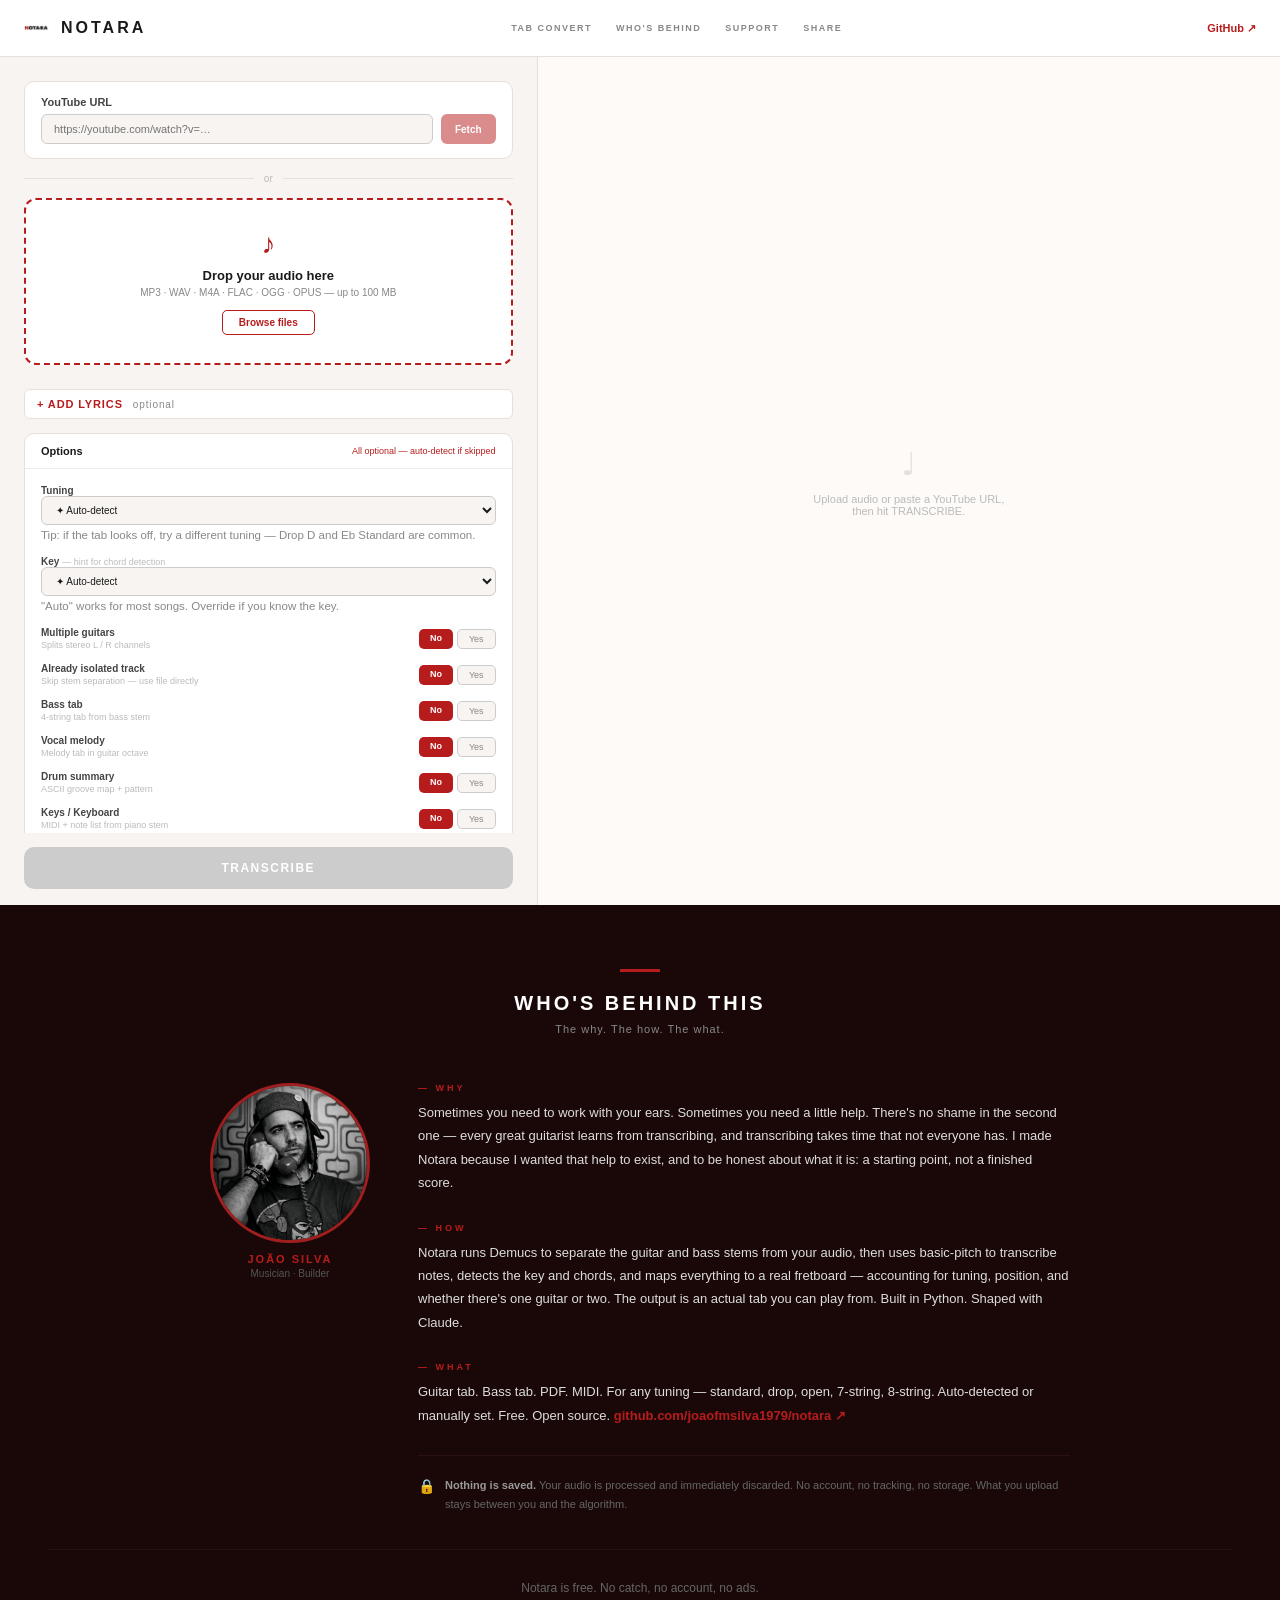
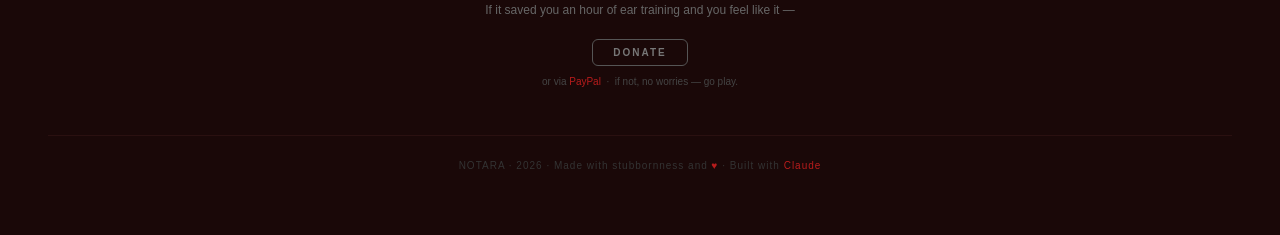
==== commit 0265b696: "feat: song structure detection, rehearsal sheet (FICHE tab + PDF), no-separation mode - structure_de" ====
--- a/index.html
+++ b/index.html
@@ -185,6 +185,18 @@
           </div>
         </div>
 
+        <!-- Skip separation -->
+        <div class="opt-row">
+          <div>
+            <div class="opt-label">Already isolated track</div>
+            <div class="opt-sublabel">Skip stem separation — use file directly</div>
+          </div>
+          <div class="toggle" id="toggle-nosep">
+            <div class="toggle-yes" data-val="0">No</div>
+            <div class="toggle-no" data-val="1">Yes</div>
+          </div>
+        </div>
+
         <!-- Bass tab -->
         <div class="opt-row">
           <div>
@@ -268,8 +280,17 @@
       <!-- Playback bar -->
       <div class="playback-box">
 
+        <!-- Song meta -->
+        <div class="song-meta" id="song-meta" style="display:none">
+          <span class="song-meta-item"><span class="song-meta-label">KEY</span><span class="song-meta-value" id="meta-key">—</span></span>
+          <span class="song-meta-sep"></span>
+          <span class="song-meta-item"><span class="song-meta-label">BPM</span><span class="song-meta-value" id="meta-bpm">—</span></span>
+        </div>
+
         <!-- Transport row -->
         <div class="playback-row">
+          <button class="transport-btn" id="rewind-btn" title="Retour au début">&#9664; 0</button>
+          <button class="transport-btn" id="back5-btn" title="Reculer 5s">&#8722;5s</button>
           <button class="play-btn" id="play-btn">
             <div class="play-triangle" id="play-icon"></div>
           </button>
@@ -301,6 +322,11 @@
             <div class="slot-name" id="chord-after">—</div>
             <div class="slot-diag" id="diag-after"></div>
           </div>
+        </div>
+
+        <!-- Section structure timeline (proportional) -->
+        <div class="section-timeline-wrap" id="section-timeline-wrap" style="display:none">
+          <div class="section-timeline" id="section-timeline"></div>
         </div>
 
         <!-- Chord timeline (scrollable pills) -->
--- a/css/main.css
+++ b/css/main.css
@@ -160,7 +160,14 @@
 
 /* PLAYBACK */
 .playback-box { background: var(--white); border-radius: 10px; border: 1px solid var(--border); padding: 14px 16px; }
-.playback-row { display: flex; align-items: center; gap: 12px; margin-bottom: 12px; }
+.song-meta { display: flex; align-items: center; gap: 16px; margin-bottom: 10px; }
+.song-meta-item { display: flex; align-items: baseline; gap: 6px; }
+.song-meta-label { font-size: 9px; font-weight: 700; color: var(--muted); letter-spacing: 0.08em; }
+.song-meta-value { font-size: 14px; font-weight: 700; color: var(--text); }
+.song-meta-sep { width: 1px; height: 16px; background: var(--border); }
+.playback-row { display: flex; align-items: center; gap: 8px; margin-bottom: 12px; }
+.transport-btn { background: var(--cream); border: 1px solid var(--border); border-radius: 4px; padding: 3px 8px; font-size: 9px; font-weight: 600; color: var(--text); cursor: pointer; font-family: inherit; transition: background 0.1s, border-color 0.1s; white-space: nowrap; flex-shrink: 0; }
+.transport-btn:hover { border-color: var(--red); color: var(--red); }
 .play-btn { width: 36px; height: 36px; min-width: 36px; background: var(--red); border-radius: 50%; display: flex; align-items: center; justify-content: center; cursor: pointer; border: none; box-shadow: 0 2px 8px rgba(183,28,28,0.30); }
 .play-triangle { width:0; height:0; border-style:solid; border-width:7px 0 7px 13px; border-color:transparent transparent transparent var(--white); margin-left:2px; }
 .pause-bars { display:flex; gap:3px; align-items:center; }
@@ -500,3 +507,93 @@
   margin: 2px 0 0 0;
   line-height: 1.4;
 }
+
+/* ── Section timeline (proportional bar above chord pills) ── */
+.section-timeline-wrap { margin-bottom: 6px; }
+.section-timeline { display: flex; gap: 2px; height: 18px; }
+.section-pill {
+  flex: 0 0 auto;
+  min-width: 0;
+  height: 18px;
+  border: none;
+  border-radius: 3px;
+  font-size: 7px;
+  font-weight: 700;
+  letter-spacing: 0.07em;
+  cursor: pointer;
+  color: #fff;
+  padding: 0 4px;
+  overflow: hidden;
+  white-space: nowrap;
+  text-overflow: ellipsis;
+  transition: opacity 0.1s;
+}
+.section-pill:hover { opacity: 0.8; }
+.section-pill-intro  { background: #888; }
+.section-pill-verse  { background: #2C5F8A; }
+.section-pill-chorus { background: #B71C1C; }
+.section-pill-bridge { background: #2E7D32; }
+.section-pill-outro  { background: #666; }
+
+/* ── Fiche de répétition ─────────────────────────────────── */
+.fiche-print-btn {
+  background: var(--cream); border: 1px solid var(--border); border-radius: 4px;
+  padding: 4px 12px; font-size: 9px; font-weight: 600; color: var(--text);
+  cursor: pointer; font-family: inherit; margin-bottom: 14px; display: block;
+}
+.fiche-print-btn:hover { border-color: var(--red); color: var(--red); }
+.fiche-btn-row { display: flex; gap: 8px; margin-bottom: 14px; }
+.fiche-section { margin-bottom: 10px; }
+.fiche-section-header {
+  padding: 4px 10px; font-size: 8px; font-weight: 700;
+  letter-spacing: 0.1em; color: #fff; border-radius: 3px 3px 0 0;
+}
+.fiche-type-intro  { background: #888; }
+.fiche-type-verse  { background: #2C5F8A; }
+.fiche-type-chorus { background: #B71C1C; }
+.fiche-type-bridge { background: #2E7D32; }
+.fiche-type-outro  { background: #666; }
+.fiche-grid {
+  display: grid;
+  grid-template-columns: repeat(4, 1fr);
+  border: 1px solid var(--border);
+  border-top: none;
+}
+.fiche-measure {
+  padding: 6px 8px 8px;
+  border-right: 1px solid var(--border);
+  border-bottom: 1px solid var(--border);
+  cursor: pointer;
+  position: relative;
+  background: var(--white);
+  transition: background 0.1s;
+}
+.fiche-measure:hover { background: var(--cream); }
+.fiche-measure:nth-child(4n) { border-right: none; }
+.fiche-m-num {
+  display: block;
+  font-size: 7px;
+  color: var(--muted);
+  margin-bottom: 2px;
+}
+.fiche-m-chord {
+  display: block;
+  font-size: clamp(9px, 1.5vw, 13px);
+  font-weight: 700;
+  color: var(--text);
+  text-align: center;
+  word-break: break-word;
+  line-height: 1.2;
+}
+
+/* ── Print ───────────────────────────────────────────────── */
+@media print {
+  body > *:not(#app) { display: none !important; }
+  .panel-left, nav, .section-timeline-wrap, .chord-timeline-wrap,
+  .practice-row, .playback-box, .tab-switcher-row, .tab-downloads,
+  .fiche-print-btn { display: none !important; }
+  #state-results { display: block !important; }
+  #tab-content { display: block !important; overflow: visible !important; }
+  .fiche-section { break-inside: avoid; }
+  .fiche-grid { page-break-inside: avoid; }
+}
